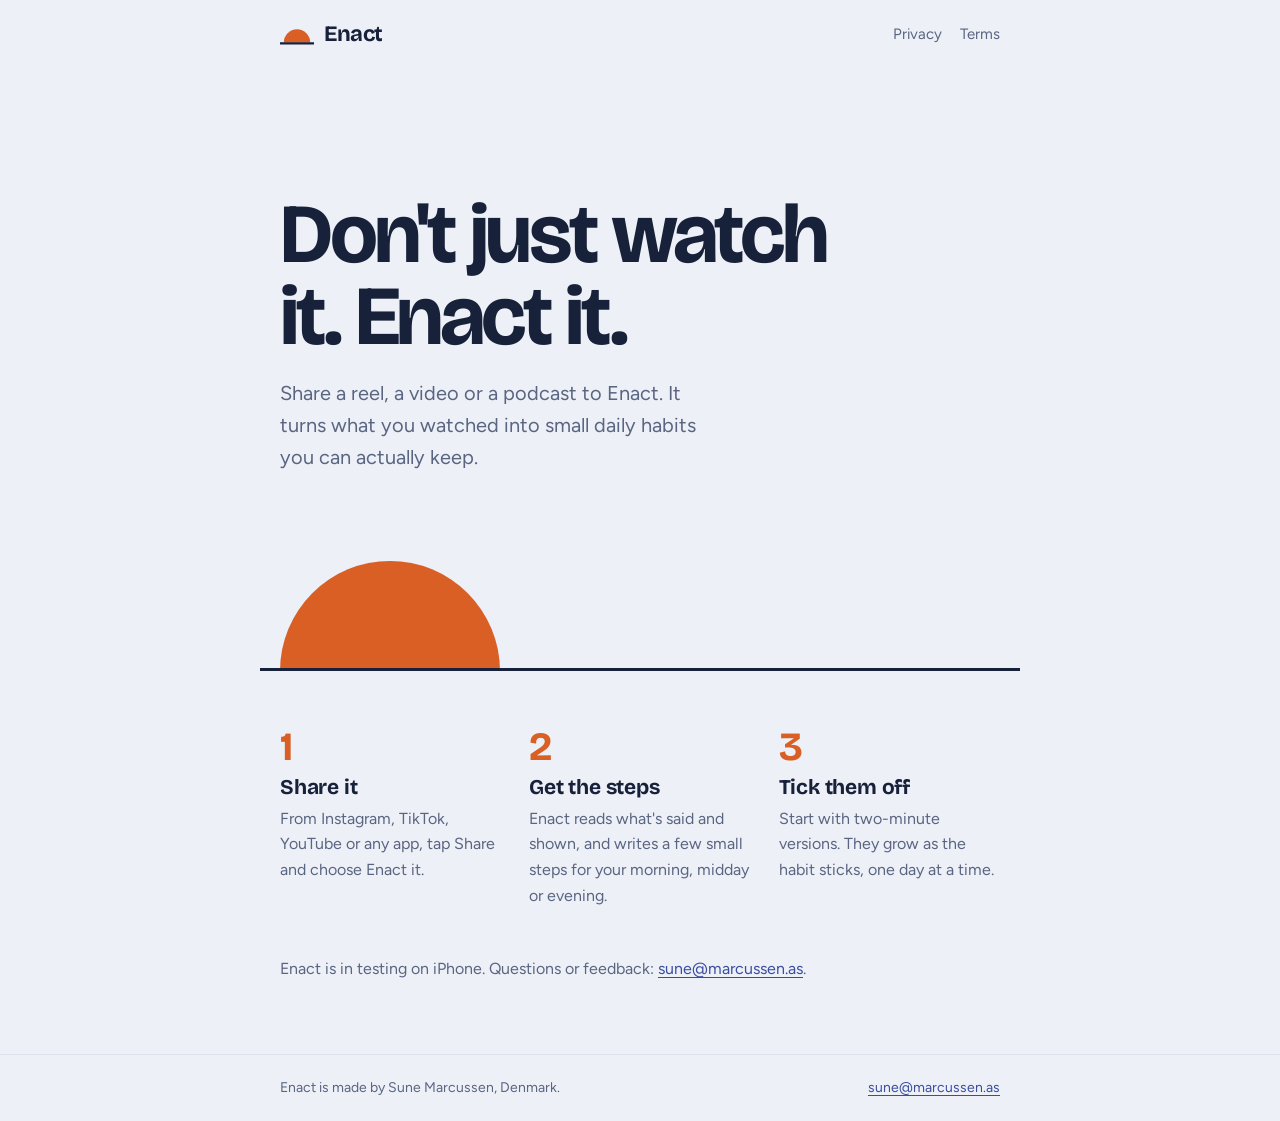
==== index.html @ b8e7b22b "enact.life: home, privacy policy, terms and health disclaimer Co-Authored-By: Claude Opus 5.5 <norep" ====
<!doctype html>
<html lang="en">
<head>
<title>Enact: reels and videos into habits</title>
<meta name="description" content="Share a reel, video or podcast to Enact and turn it into small daily habits.">
<meta charset="utf-8">
<meta name="viewport" content="width=device-width, initial-scale=1">
<link rel="preconnect" href="https://fonts.googleapis.com">
<link rel="preconnect" href="https://fonts.gstatic.com" crossorigin>
<link href="https://fonts.googleapis.com/css2?family=Bricolage+Grotesque:opsz,wght@12..96,700&family=Figtree:wght@400;600&display=swap" rel="stylesheet">
<link rel="stylesheet" href="/style.css">
<link rel="icon" href="data:image/svg+xml,%3Csvg xmlns='http://www.w3.org/2000/svg' viewBox='0 0 36 36'%3E%3Cpath d='M4 26a14 14 0 0 1 28 0Z' fill='%23D95F25'/%3E%3Cpath d='M0 27h36' stroke='%2318213A' stroke-width='2.4'/%3E%3C/svg%3E">
</head>
<body>
<header class="bar">
  <a class="brand" href="/" aria-label="Enact home"><svg viewBox="0 0 36 22" aria-hidden="true"><path d="M4 20 A14 14 0 0 1 32 20 Z" fill="var(--sun)"/><path d="M0 21 H36" stroke="var(--ink)" stroke-width="2.4" stroke-linecap="round"/></svg>Enact</a>
  <nav><a href="/privacy/">Privacy</a><a href="/terms/">Terms</a></nav>
</header>
<main>
  <section class="hero">
    <div>
      <h1>Don't just watch it. Enact it.</h1>
      <p>Share a reel, a video or a podcast to Enact. It turns what you watched into small daily habits you can actually keep.</p>
    </div>
  </section>
  <div class="horizon" aria-hidden="true"><div class="sun"></div><div class="line"></div></div>
  <ol class="how">
    <li><h2>Share it</h2><p>From Instagram, TikTok, YouTube or any app, tap Share and choose Enact it.</p></li>
    <li><h2>Get the steps</h2><p>Enact reads what's said and shown, and writes a few small steps for your morning, midday or evening.</p></li>
    <li><h2>Tick them off</h2><p>Start with two-minute versions. They grow as the habit sticks, one day at a time.</p></li>
  </ol>
  <p class="note">Enact is in testing on iPhone. Questions or feedback: <a href="mailto:sune@marcussen.as">sune@marcussen.as</a>.</p>
</main>
<footer><div class="bar"><span>Enact is made by Sune Marcussen, Denmark.</span><a href="mailto:sune@marcussen.as">sune@marcussen.as</a></div></footer>
</body>
</html>
---- style.css ----
/* enact.life: the app's own palette, "the hour before sunrise". */
:root {
  --bg: #EDF0F6; --surface: #FFFFFF; --ink: #18213A; --muted: #5A6582; --line: #DCE1EC;
  --sun: #D95F25; --dawn: #3A4EA0; --dawn-soft: #E3E7F7;
  --display: "Bricolage Grotesque", system-ui, sans-serif;
  --body: "Figtree", system-ui, sans-serif;
  color-scheme: light dark;
}
@media (prefers-color-scheme: dark) {
  :root {
    --bg: #0E1322; --surface: #171E33; --ink: #E7EBF5; --muted: #99A3BF; --line: #28314F;
    --sun: #F08A55; --dawn: #94A4EC; --dawn-soft: #232C4E;
  }
}
* { box-sizing: border-box; }
html { -webkit-text-size-adjust: 100%; }
body { margin: 0; background: var(--bg); color: var(--ink); font: 17px/1.6 var(--body); }
a { color: var(--dawn); text-underline-offset: 3px; }
a:focus-visible { outline: 2px solid var(--sun); outline-offset: 3px; border-radius: 2px; }

.bar { max-width: 760px; margin: 0 auto; padding: 22px 20px; display: flex; align-items: center; justify-content: space-between; }
.brand { display: flex; align-items: center; gap: 10px; color: var(--ink); text-decoration: none; font: 700 22px/1 var(--display); letter-spacing: -0.02em; }
.brand svg { width: 34px; height: 22px; }
.bar nav { display: flex; gap: 18px; font-size: 15px; }
.bar nav a { color: var(--muted); text-decoration: none; }
.bar nav a:hover, .bar nav a[aria-current] { color: var(--ink); }

/* Home: the sun on the horizon is the page. */
.hero { max-width: 760px; margin: 0 auto; padding: clamp(64px, 14vh, 140px) 20px 48px; }
.hero h1 { font: 700 clamp(44px, 9vw, 84px)/0.98 var(--display); letter-spacing: -0.04em; margin: 0 0 18px; max-width: 11ch; }
.hero p { font-size: 20px; color: var(--muted); max-width: 34ch; margin: 0; }
.horizon { position: relative; height: 150px; margin: 0 auto; max-width: 760px; overflow: hidden; }
.horizon .sun { position: absolute; left: 20px; bottom: -110px; width: 220px; height: 220px; border-radius: 50%; background: var(--sun);
  animation: rise 1.6s cubic-bezier(.2,.7,.2,1) both; }
.horizon .line { position: absolute; left: 0; right: 0; bottom: 0; height: 3px; background: var(--ink); }
@keyframes rise { from { transform: translateY(70px); } to { transform: translateY(0); } }
@media (prefers-reduced-motion: reduce) { .horizon .sun { animation: none; } }

.how { max-width: 760px; margin: 0 auto; padding: 56px 20px 24px; display: grid; gap: 28px; grid-template-columns: repeat(3, 1fr); counter-reset: step; }
.how li { list-style: none; counter-increment: step; }
.how li::before { content: counter(step); display: block; font: 700 40px/1 var(--display); color: var(--sun); margin-bottom: 8px; }
.how h2 { font: 700 21px/1.2 var(--display); margin: 0 0 6px; letter-spacing: -0.01em; }
.how p { margin: 0; color: var(--muted); font-size: 16px; }
.note { max-width: 760px; margin: 0 auto; padding: 24px 20px 72px; color: var(--muted); font-size: 16px; }
@media (max-width: 640px) { .how { grid-template-columns: 1fr; } }

/* Legal pages: one readable column. */
.doc { max-width: 760px; margin: 0 auto; padding: 24px 20px 88px; }
.doc h1 { font: 700 clamp(34px, 6vw, 48px)/1.05 var(--display); letter-spacing: -0.03em; margin: 28px 0 8px; }
.doc .updated { color: var(--muted); margin: 0 0 28px; font-size: 15px; }
.doc .short { background: var(--dawn-soft); border-radius: 14px; padding: 18px 20px; margin: 0 0 36px; }
.doc .short p { margin: 0; }
.doc h2 { font: 700 24px/1.25 var(--display); letter-spacing: -0.015em; margin: 44px 0 10px; }
.doc h3 { font: 600 18px/1.3 var(--body); margin: 28px 0 6px; }
.doc p, .doc li { max-width: 68ch; }
.doc ol, .doc ul { padding-left: 1.3em; }
.doc li { margin: 0 0 8px; }
.table { overflow-x: auto; margin: 14px 0 8px; border: 1px solid var(--line); border-radius: 12px; background: var(--surface); }
table { border-collapse: collapse; width: 100%; font-size: 15px; line-height: 1.45; }
th, td { text-align: left; vertical-align: top; padding: 12px 14px; border-bottom: 1px solid var(--line); }
th { font-weight: 600; background: var(--bg); }
tr:last-child td { border-bottom: 0; }
footer { border-top: 1px solid var(--line); }
footer .bar { font-size: 14px; color: var(--muted); }

/* On a phone, each table row becomes a small stacked block instead of three squeezed columns. */
@media (max-width: 560px) {
  .table thead { display: none; }
  .table tr { display: block; padding: 14px 16px; border-bottom: 1px solid var(--line); }
  .table tr:last-child { border-bottom: 0; }
  .table td { display: block; padding: 0; border: 0; }
  .table td:first-child { font-weight: 600; margin-bottom: 6px; }
  .table td + td { color: var(--muted); margin-top: 4px; }
  .table td[data-label]::before { content: attr(data-label) ": "; color: var(--ink); font-weight: 600; }
}
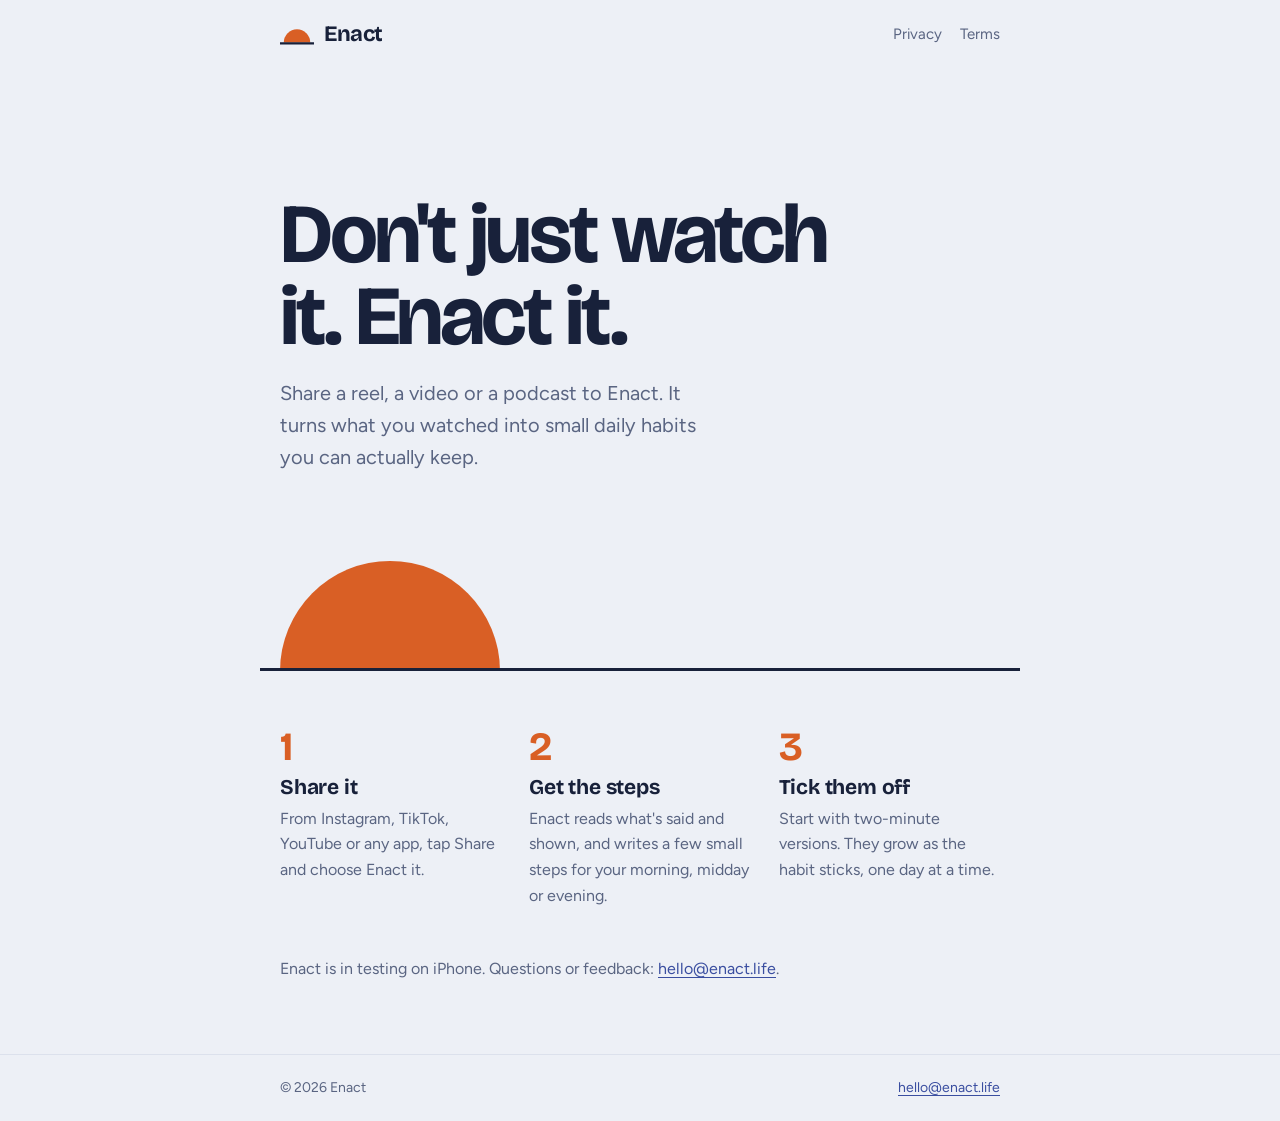
==== commit 5cc270df: "Use hello@enact.life; name only once, in the privacy policy Co-Authored-By: Claude Opus 5.5 <noreply" ====
--- a/index.html
+++ b/index.html
@@ -29,8 +29,8 @@
     <li><h2>Get the steps</h2><p>Enact reads what's said and shown, and writes a few small steps for your morning, midday or evening.</p></li>
     <li><h2>Tick them off</h2><p>Start with two-minute versions. They grow as the habit sticks, one day at a time.</p></li>
   </ol>
-  <p class="note">Enact is in testing on iPhone. Questions or feedback: <a href="mailto:sune@marcussen.as">sune@marcussen.as</a>.</p>
+  <p class="note">Enact is in testing on iPhone. Questions or feedback: <a href="mailto:hello@enact.life">hello@enact.life</a>.</p>
 </main>
-<footer><div class="bar"><span>Enact is made by Sune Marcussen, Denmark.</span><a href="mailto:sune@marcussen.as">sune@marcussen.as</a></div></footer>
+<footer><div class="bar"><span>&copy; 2026 Enact</span><a href="mailto:hello@enact.life">hello@enact.life</a></div></footer>
 </body>
 </html>
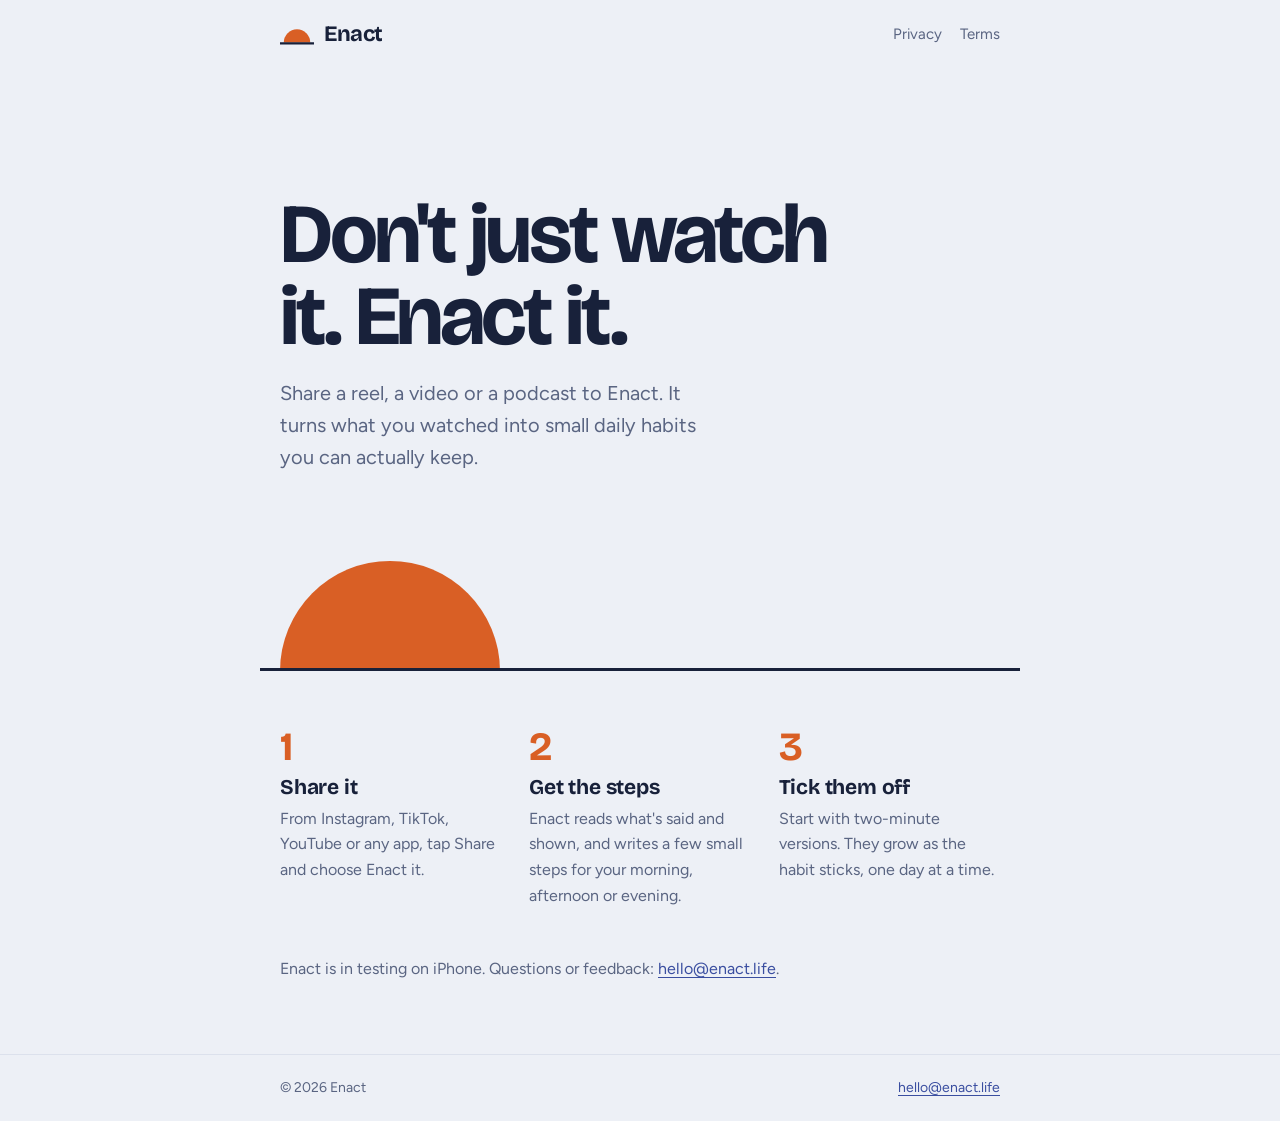
==== commit 90edcf69: "Afternoon wording Co-Authored-By: Claude Opus 5.5 <noreply@anthropic.com> Claude-Session: https://cl" ====
--- a/index.html
+++ b/index.html
@@ -26,7 +26,7 @@
   <div class="horizon" aria-hidden="true"><div class="sun"></div><div class="line"></div></div>
   <ol class="how">
     <li><h2>Share it</h2><p>From Instagram, TikTok, YouTube or any app, tap Share and choose Enact it.</p></li>
-    <li><h2>Get the steps</h2><p>Enact reads what's said and shown, and writes a few small steps for your morning, midday or evening.</p></li>
+    <li><h2>Get the steps</h2><p>Enact reads what's said and shown, and writes a few small steps for your morning, afternoon or evening.</p></li>
     <li><h2>Tick them off</h2><p>Start with two-minute versions. They grow as the habit sticks, one day at a time.</p></li>
   </ol>
   <p class="note">Enact is in testing on iPhone. Questions or feedback: <a href="mailto:hello@enact.life">hello@enact.life</a>.</p>
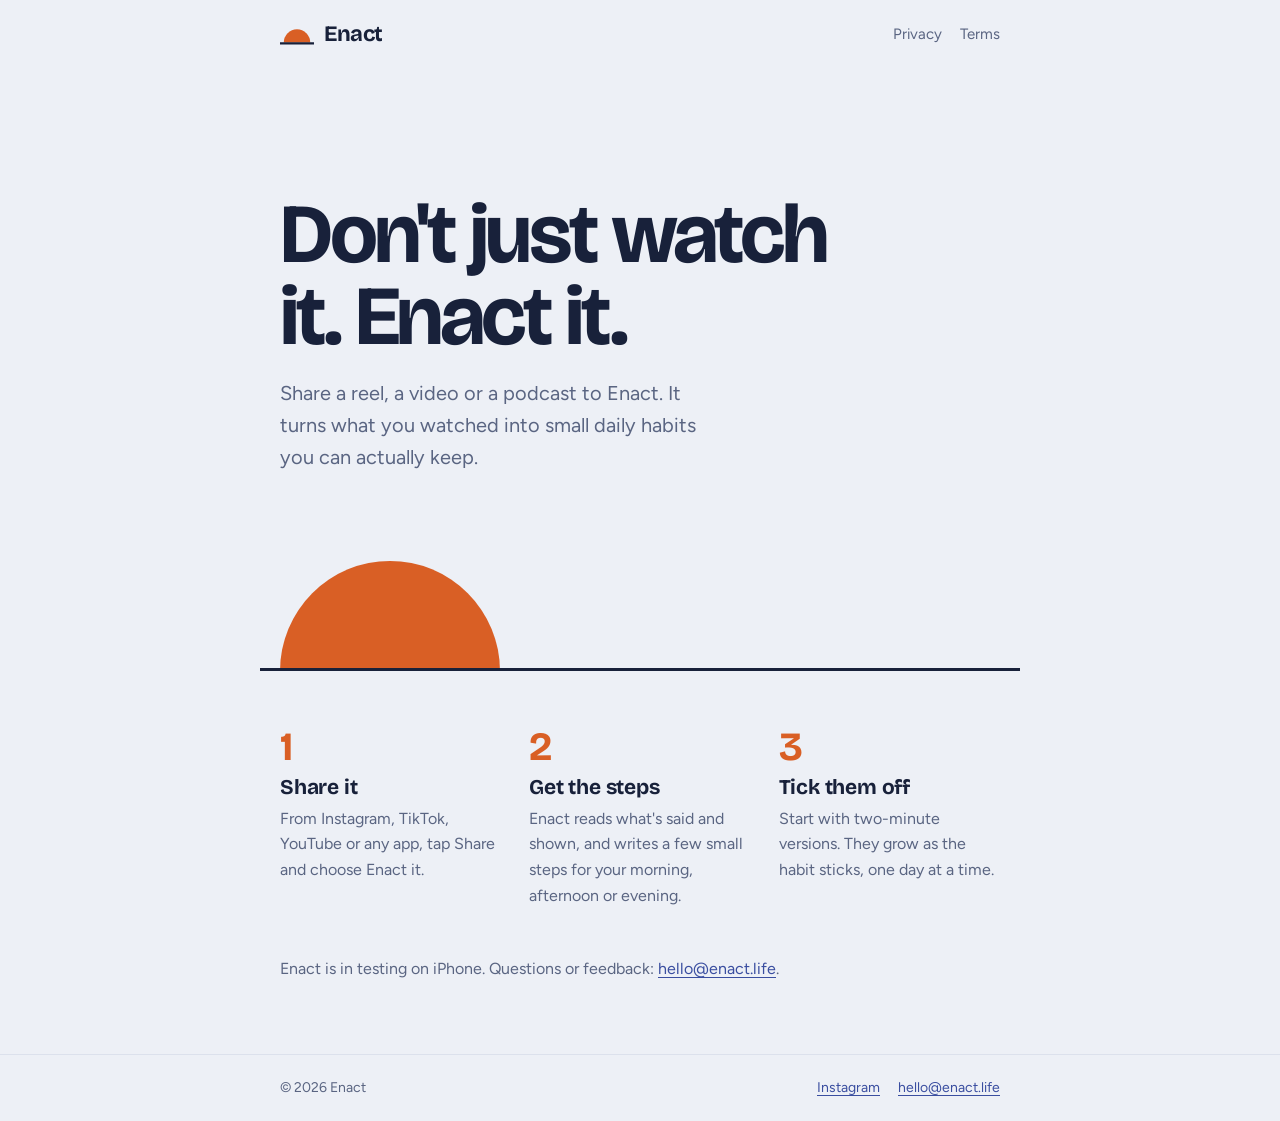
==== commit 57cea26f: "Footer: link to Instagram @enact.life on every page Co-Authored-By: Claude Opus 5.5 <noreply@anthrop" ====
--- a/index.html
+++ b/index.html
@@ -31,6 +31,6 @@
   </ol>
   <p class="note">Enact is in testing on iPhone. Questions or feedback: <a href="mailto:hello@enact.life">hello@enact.life</a>.</p>
 </main>
-<footer><div class="bar"><span>&copy; 2026 Enact</span><a href="mailto:hello@enact.life">hello@enact.life</a></div></footer>
+<footer><div class="bar"><span>&copy; 2026 Enact</span><span class="links"><a href="https://www.instagram.com/enact.life/" rel="me noopener" target="_blank">Instagram</a><a href="mailto:hello@enact.life">hello@enact.life</a></span></div></footer>
 </body>
 </html>
--- a/style.css
+++ b/style.css
@@ -62,6 +62,7 @@
 tr:last-child td { border-bottom: 0; }
 footer { border-top: 1px solid var(--line); }
 footer .bar { font-size: 14px; color: var(--muted); }
+footer .links { display: flex; gap: 18px; flex-wrap: wrap; }
 
 /* On a phone, each table row becomes a small stacked block instead of three squeezed columns. */
 @media (max-width: 560px) {
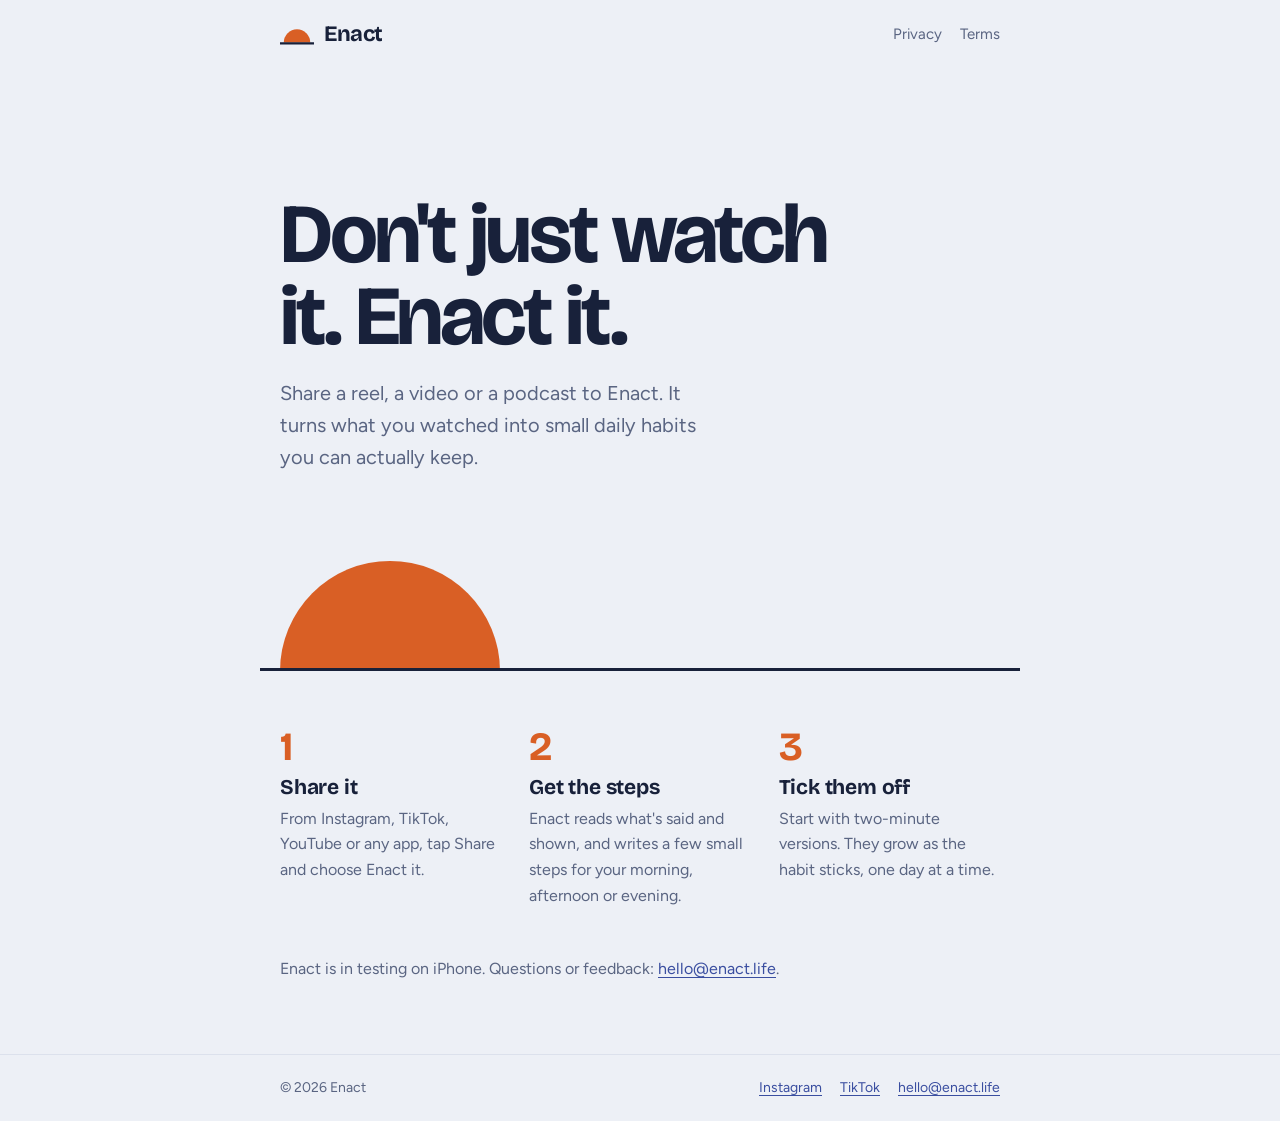
==== commit 14c70097: "Footer: add TikTok @enact.life Co-Authored-By: Claude Opus 5.5 <noreply@anthropic.com> Claude-Sessio" ====
--- a/index.html
+++ b/index.html
@@ -31,6 +31,6 @@
   </ol>
   <p class="note">Enact is in testing on iPhone. Questions or feedback: <a href="mailto:hello@enact.life">hello@enact.life</a>.</p>
 </main>
-<footer><div class="bar"><span>&copy; 2026 Enact</span><span class="links"><a href="https://www.instagram.com/enact.life/" rel="me noopener" target="_blank">Instagram</a><a href="mailto:hello@enact.life">hello@enact.life</a></span></div></footer>
+<footer><div class="bar"><span>&copy; 2026 Enact</span><span class="links"><a href="https://www.instagram.com/enact.life/" rel="me noopener" target="_blank">Instagram</a><a href="https://www.tiktok.com/@enact.life" rel="me noopener" target="_blank">TikTok</a><a href="mailto:hello@enact.life">hello@enact.life</a></span></div></footer>
 </body>
 </html>
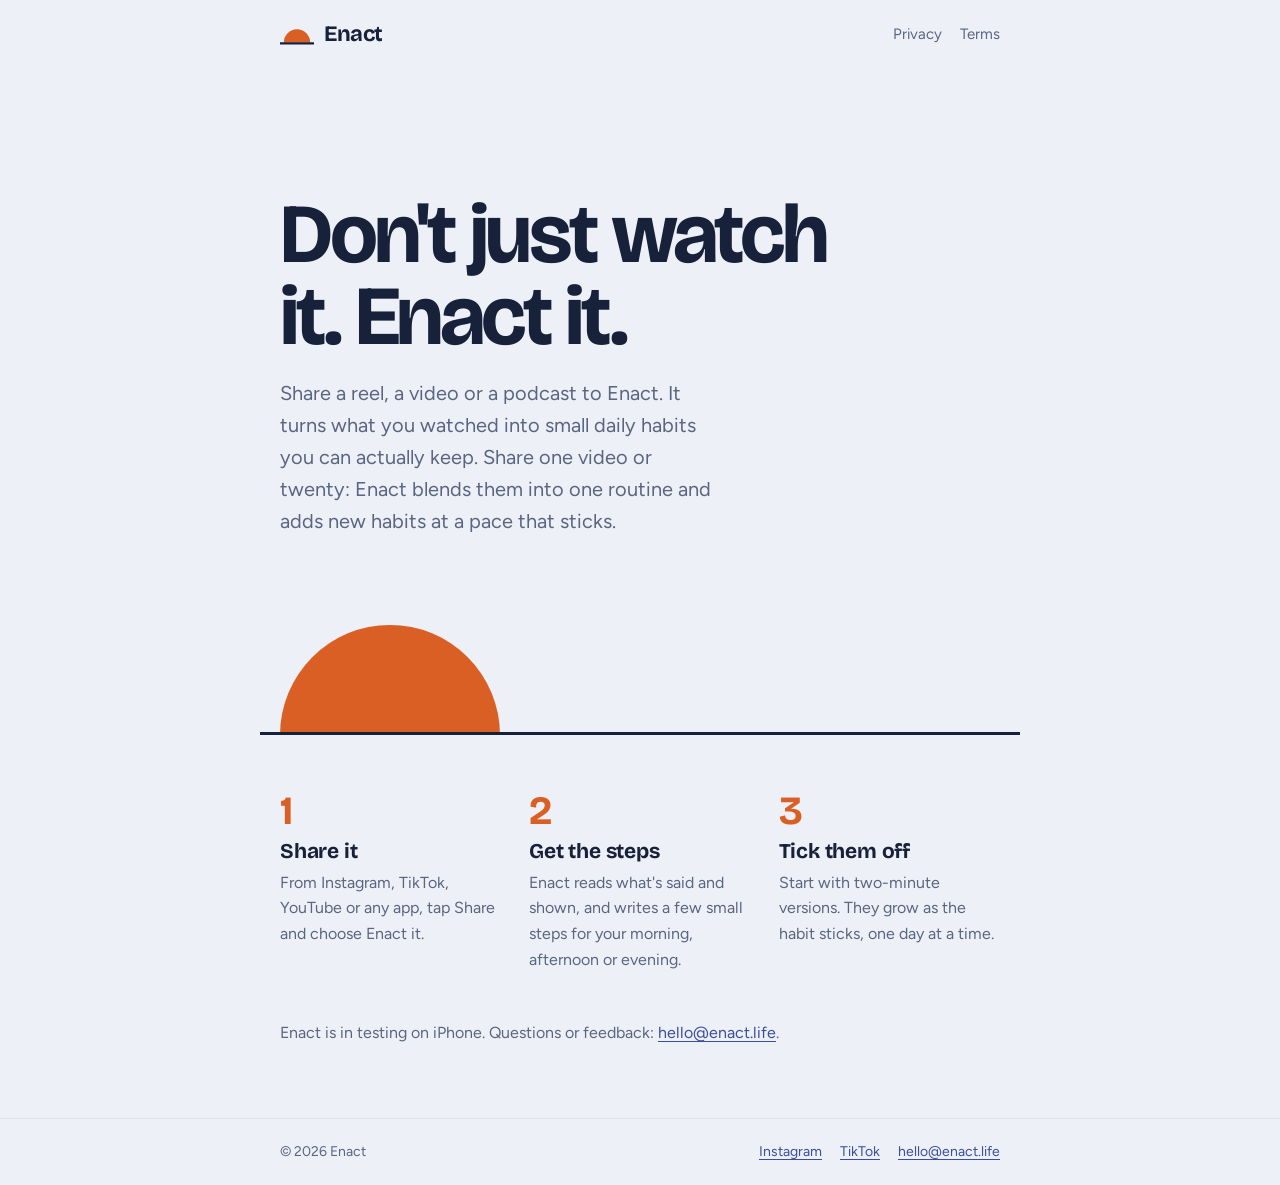
==== commit 36607b59: "Home: say that videos blend into one routine at a pace that sticks Co-Authored-By: Claude Opus 5.5 <" ====
--- a/index.html
+++ b/index.html
@@ -20,7 +20,7 @@
   <section class="hero">
     <div>
       <h1>Don't just watch it. Enact it.</h1>
-      <p>Share a reel, a video or a podcast to Enact. It turns what you watched into small daily habits you can actually keep.</p>
+      <p>Share a reel, a video or a podcast to Enact. It turns what you watched into small daily habits you can actually keep. Share one video or twenty: Enact blends them into one routine and adds new habits at a pace that sticks.</p>
     </div>
   </section>
   <div class="horizon" aria-hidden="true"><div class="sun"></div><div class="line"></div></div>
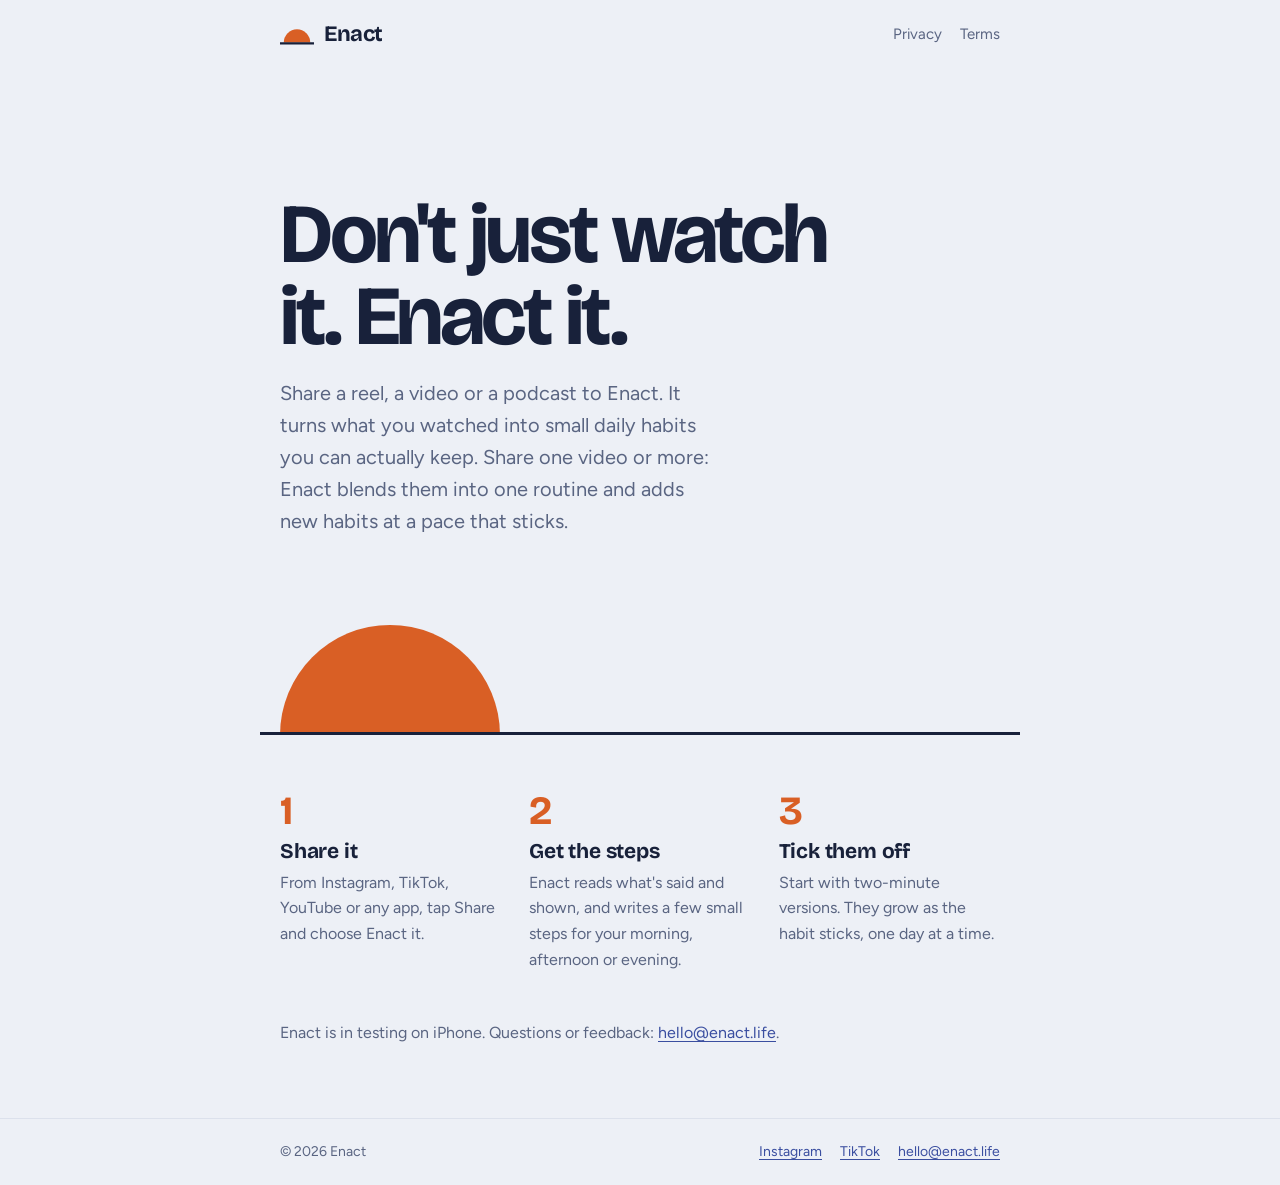
==== commit a59d7e30: "Home: 'one video or more' Co-Authored-By: Claude Opus 5.5 <noreply@anthropic.com> Claude-Session: ht" ====
--- a/index.html
+++ b/index.html
@@ -20,7 +20,7 @@
   <section class="hero">
     <div>
       <h1>Don't just watch it. Enact it.</h1>
-      <p>Share a reel, a video or a podcast to Enact. It turns what you watched into small daily habits you can actually keep. Share one video or twenty: Enact blends them into one routine and adds new habits at a pace that sticks.</p>
+      <p>Share a reel, a video or a podcast to Enact. It turns what you watched into small daily habits you can actually keep. Share one video or more: Enact blends them into one routine and adds new habits at a pace that sticks.</p>
     </div>
   </section>
   <div class="horizon" aria-hidden="true"><div class="sun"></div><div class="line"></div></div>
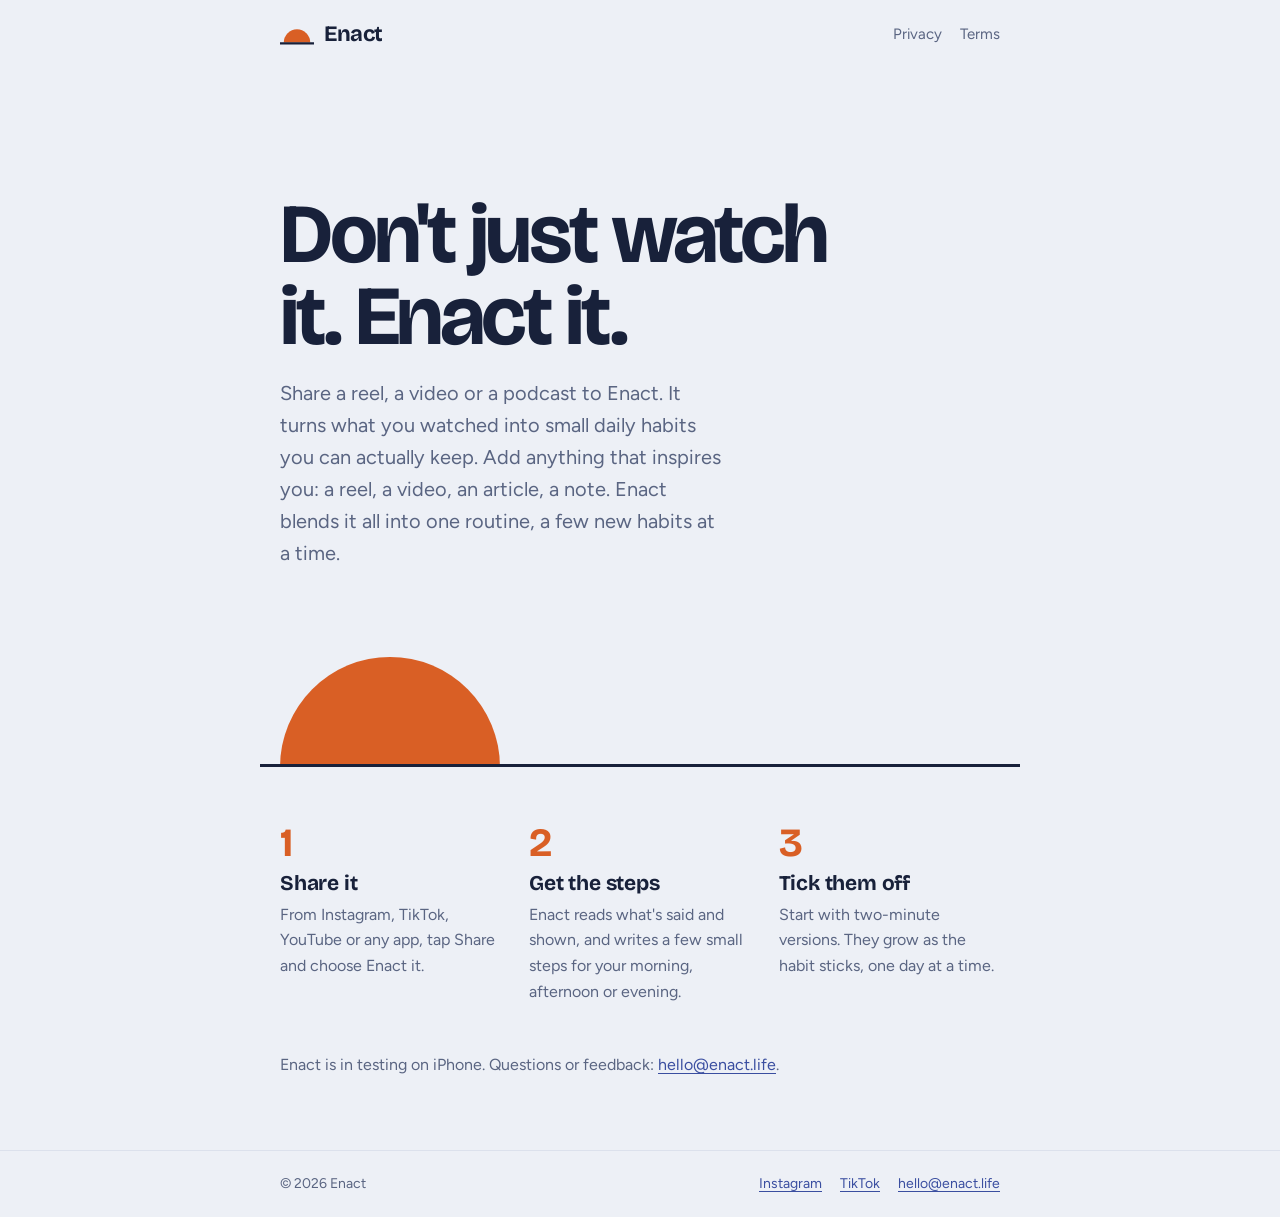
==== commit faf3b5e4: "Home: new blending wording Co-Authored-By: Claude Opus 5.5 <noreply@anthropic.com> Claude-Session: h" ====
--- a/index.html
+++ b/index.html
@@ -20,7 +20,7 @@
   <section class="hero">
     <div>
       <h1>Don't just watch it. Enact it.</h1>
-      <p>Share a reel, a video or a podcast to Enact. It turns what you watched into small daily habits you can actually keep. Share one video or more: Enact blends them into one routine and adds new habits at a pace that sticks.</p>
+      <p>Share a reel, a video or a podcast to Enact. It turns what you watched into small daily habits you can actually keep. Add anything that inspires you: a reel, a video, an article, a note. Enact blends it all into one routine, a few new habits at a time.</p>
     </div>
   </section>
   <div class="horizon" aria-hidden="true"><div class="sun"></div><div class="line"></div></div>
